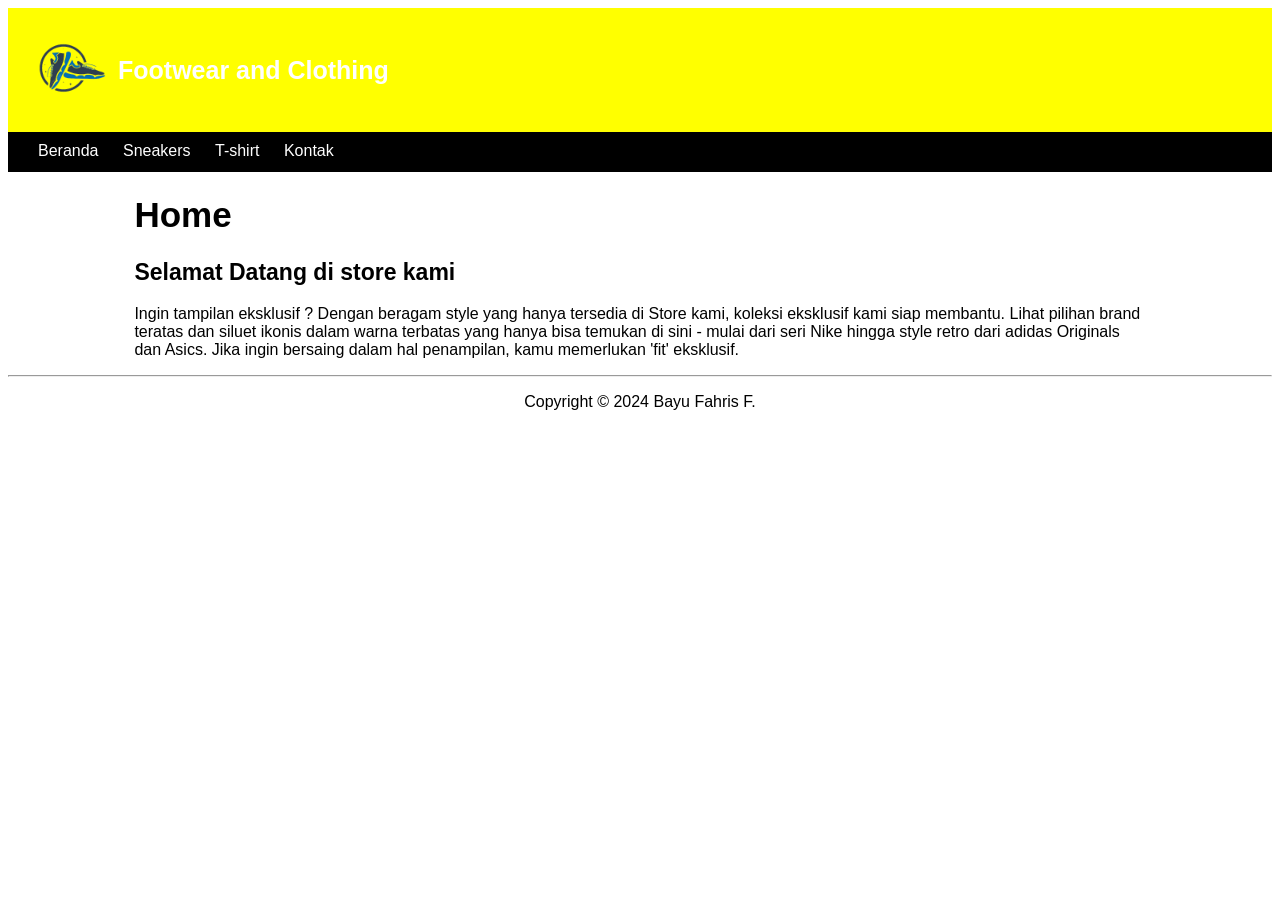
==== index.html @ 4b9af657 "Add files via upload" ====
<!DOCTYPE html>
<html lang="en">
<head>
    <title>Footwear and Clothing</title>
    <link rel="stylesheet" href="stylee.css">
</head>
<body>
    <div class="header">
        <div class="header-logo"> 
            <img src="images/logo_sneakers-removebg-preview.png" alt="">

        </div>
       
        <div class="header-title">
            <a href="index.html">Footwear and Clothing</a></div>
            

    </div>

    <ul class="nav">
        <li class="nav-item"><a href="index.html">Beranda</a></li>
        <li class="nav-item"><a href="sneakers.html">Sneakers</a></li>
        <li class="nav-item"><a href="t-shirt.html">T-shirt</a></li>
        <li class="nav-item"><a href="kontak.html">Kontak</a></li>

    </ul>
    
    <div class="konten">
        <h1>Home</h1>

        <h2>Selamat Datang di store kami</h2>

        <p>Ingin tampilan eksklusif ? Dengan beragam style yang hanya tersedia di Store kami, koleksi eksklusif kami siap membantu. 
            Lihat pilihan brand teratas dan siluet ikonis dalam warna terbatas yang hanya bisa temukan di sini - mulai dari seri Nike hingga style retro dari adidas Originals dan Asics. 
            Jika ingin bersaing dalam hal penampilan, kamu memerlukan 'fit' eksklusif.</p>

        
    </div>

    <hr>
    <footer style="text-align: center;">
        <p>Copyright &copy; 2024 Bayu Fahris F.</p>
    </footer>

</body>
</html>
---- stylee.css ----
*{
    font-family: Arial;
}

/* Header */

 .header{
    display: flex;
    background-color: yellow;
    padding: 10px;
 }

 .header-logo{
    margin-top:auto;
    margin-bottom:auto;
}
 
.header-logo img{
    height: 100px;
}

.header-title{
    margin-top:auto;
    margin-bottom:auto;
}

.header-title a{
    text-decoration:none;
    font-size: 25px;
    font-weight: bold;
    color: white;
}

/* nav bar*/

.nav{
    background-color: black;
    padding: 10px;
    margin-top: 0px;
}

.nav-item{
    display: inline-block;
    margin-left: 20px;
    height: 20px;
}

.nav-item a{
    color: white;
    text-decoration: none;
    font-family: Arial;
}

.nav-item a:hover{
    color: cadetblue;
}

/* konten */

.konten{
    width: 80%;
    margin: auto;
}

.konten h1{
    color: black;
    font-size: 35px;
}

.konten h2{
    font-size: 23px;
    color: black;
}

/* table */

.table{
    border-spacing: 5px;
}

.table-header{
    background-color: beige;
}

.table-header th{
    padding: 10px;
    text-align: left;
}

.table-konten {
    background-color: azure;
}

.table-sneakers{
    background-color: aliceblue;
}

.table-konten td{
    padding: 10px;
}

td>img{
    width: 150px;
}

.table-konten:hover{
    background-color: bisque;
}

/* form */

.form-group{
    margin-top: 20px;
    margin-bottom: 20px;
}

.form-group label{
    display: block;
    font-size: 15px;
    color: rgb(135, 135, 135);
}

.form-group input{
    display: block;
    margin-top: 10px;
    width: 60%;
}

.form-group textarea{
    display: block;
    margin-top: 10px;
    height: 200px;
    width: 60%;
}

.btn{
    width: 150px;
    height: 40px;
    font-size: 20px;
    font-weight: bold;
    color: aliceblue;
    background-color: black;
    border: 0px;
    border-radius: 20px;
    cursor: pointer;
}

.btn:hover{
    background-color: black;
}

.btn:active{
    background-color: bisque;
}
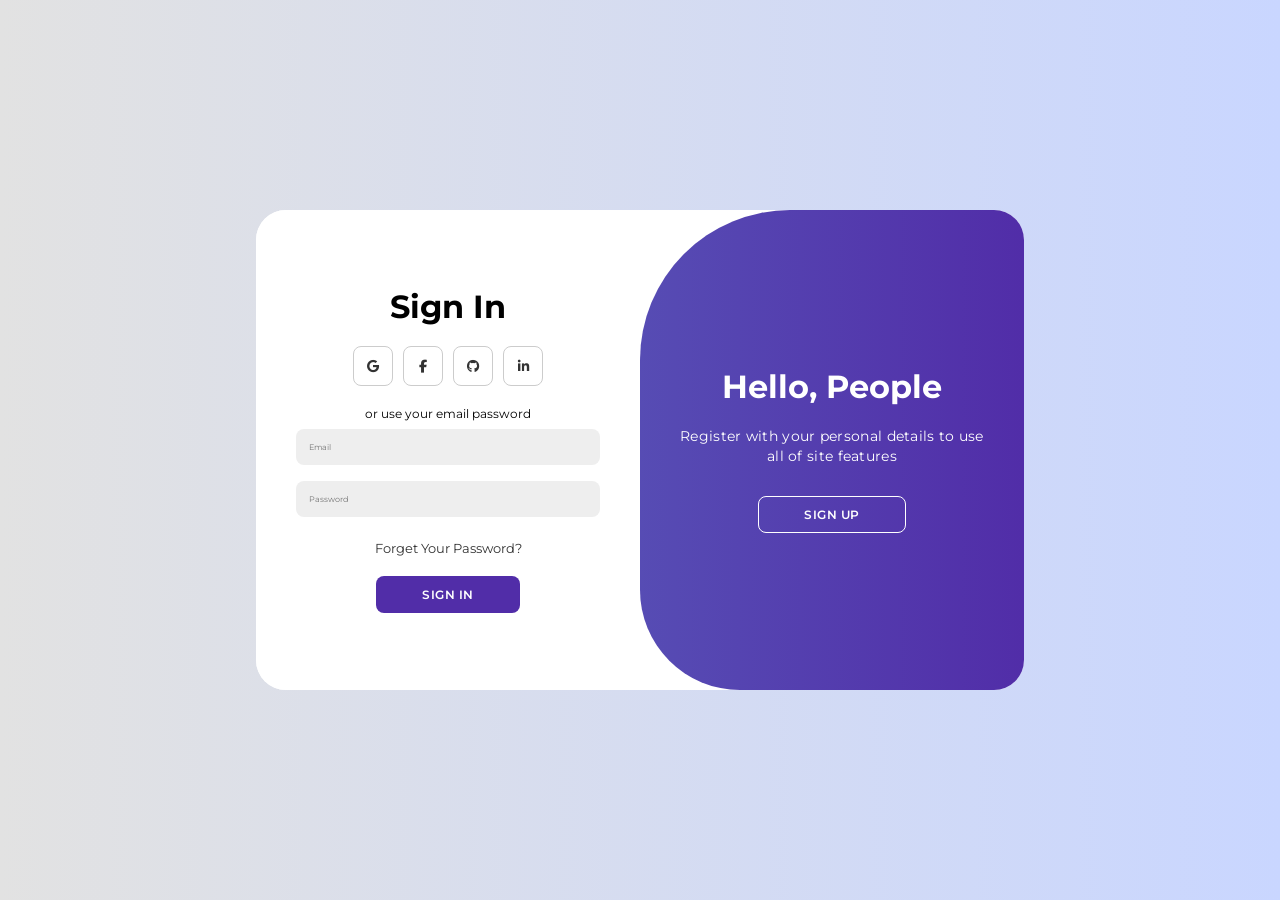
==== commit 12ce6ec7: "Add files via upload" ====
--- a/index.html
+++ b/index.html
@@ -1,46 +1,64 @@
 <!DOCTYPE html>
 <html lang="en">
 <head>
-    <title>Footwear and Clothing</title>
-    <link rel="stylesheet" href="stylee.css">
+    <meta charset="UTF-8">
+    <meta name="viewport" content="width=device-width, initial-scale=1.0">
+    <link rel="stylesheet" href="https://cdnjs.cloudflare.com/ajax/libs/font-awesome/6.4.2/css/all.min.css">
+    <link rel="stylesheet" href="style.css">
+    <title>Login | bayu</title>
 </head>
 <body>
-    <div class="header">
-        <div class="header-logo"> 
-            <img src="images/logo_sneakers-removebg-preview.png" alt="">
-
+    
+<div class="container" id="container">
+    <div class="form-container sign-up">
+        <form>
+            <h1>Create Account</h1>
+            <div class="social-icons">
+                <a href="#" class="icon"><i class="fa-brands fa-google"></i></a>
+                <a href="#" class="icon"><i class="fa-brands fa-facebook-f"></i></a>
+                <a href="#" class="icon"><i class="fa-brands fa-github"></i></a>
+                <a href="#" class="icon"><i class="fa-brands fa-linkedin-in"></i></a>
+            </div>
+            <span>or use your email for registeration</span>
+            <input type="text" placeholder="Name">
+            <input type="email" placeholder="Email">
+            <input type="password" placeholder="Password">
+            <button>Sign Up</button>
+        </form>
+    </div>
+    <div class="form-container sign-in">
+        <form>
+            <h1>Sign In</h1>
+            <div class="social-icons">
+                <a href="#" class="icon"><i class="fa-brands fa-google"></i></a>
+                <a href="#" class="icon"><i class="fa-brands fa-facebook-f"></i></a>
+                <a href="#" class="icon"><i class="fa-brands fa-github"></i></a>
+                <a href="#" class="icon"><i class="fa-brands fa-linkedin-in"></i></a>
+            </div>
+            <span>or use your email password</span>
+            <input type="email" placeholder="Email">
+            <input type="password" placeholder="Password">
+            <a href="#">Forget Your Password?</a>
+            <button>Sign In</button>
+        </form>
+    </div>
+    <div class="toggle-container">
+        <div class="toggle">
+            <div class="toggle-panel toggle-left">
+                <h1>Welcome Back!</h1>
+                <p>Enter your personal details to use all of site features</p>
+                <button class="hidden" id="login">Sign In</button>
+            </div>
+            <div class="toggle-panel toggle-right">
+                <h1>Hello, People</h1>
+                <p>Register with your personal details to use all of site features</p>
+                <button class="hidden" id="register">Sign Up</button>
+            </div>
         </div>
-       
-        <div class="header-title">
-            <a href="index.html">Footwear and Clothing</a></div>
-            
-
     </div>
-
-    <ul class="nav">
-        <li class="nav-item"><a href="index.html">Beranda</a></li>
-        <li class="nav-item"><a href="sneakers.html">Sneakers</a></li>
-        <li class="nav-item"><a href="t-shirt.html">T-shirt</a></li>
-        <li class="nav-item"><a href="kontak.html">Kontak</a></li>
-
-    </ul>
-    
-    <div class="konten">
-        <h1>Home</h1>
-
-        <h2>Selamat Datang di store kami</h2>
-
-        <p>Ingin tampilan eksklusif ? Dengan beragam style yang hanya tersedia di Store kami, koleksi eksklusif kami siap membantu. 
-            Lihat pilihan brand teratas dan siluet ikonis dalam warna terbatas yang hanya bisa temukan di sini - mulai dari seri Nike hingga style retro dari adidas Originals dan Asics. 
-            Jika ingin bersaing dalam hal penampilan, kamu memerlukan 'fit' eksklusif.</p>
-
-        
-    </div>
-
-    <hr>
-    <footer style="text-align: center;">
-        <p>Copyright &copy; 2024 Bayu Fahris F.</p>
-    </footer>
-
+</div>
+   
+   
+    <script src="script.js"></script>
 </body>
 </html>
--- a/style.css
+++ b/style.css
@@ -0,0 +1,210 @@
+@import url('https://fonts.googleapis.com/css2?family=Montserrat:ital,wght@0,100..900;1,100..900&display=swap');
+
+* {
+    margin: 0;
+    padding:0;
+    box-sizing: border-box;
+    font-family: 'montserrat', sans-serif;
+}
+
+body {
+    background-color: #c9d6ff;
+    background: linear-gradient(to right, #e2e2e2, #c9d6ff );
+    display: flex;
+    align-items: center;
+    justify-content: center;
+    flex-direction: column;
+    height: 100vh;
+}
+
+.container {
+    background-color: #fff;
+    border-radius: 30px;
+    box-sizing: 0 5px 15px rgba (0, 0, 0, 0.35);
+    position: relative;
+    overflow: hidden;
+    width: 768px;
+    max-width: 100%;
+    min-height: 480px;
+}
+
+.container p {
+    font-size: 14px;
+    line-height: 20px;
+    letter-spacing: 0.3px;
+    margin: 20px 0;
+}
+
+.container span {
+    font-size: 12px;
+}
+
+.container a {
+    color: #333;
+    font-size: 13px;
+    text-decoration: none;
+    margin: 15px 0 10px;
+}
+
+.container button {
+    background-color: #512da8;
+    color: #fff;
+    font-size: 12px;
+    padding: 10px 45px;
+    border: 1px solid transparent;
+    border-radius: 8px;
+    font-weight: 600;
+    letter-spacing: 0.5px;
+    text-transform: uppercase;
+    margin-top: 10px;
+    cursor: pointer;
+}
+
+.container button.hidden {
+    background-color: transparent;
+    border-color: #fff;
+}
+
+.container form {
+    background-color: #fff;
+    display: flex;
+    align-items: center;
+    justify-content: center;
+    flex-direction: column;
+    padding: 0 40px;
+    height: 100%;
+}
+
+.container input{
+    background-color: #eee;
+    border: none;
+    margin: 8px 0;
+    padding: 13px;
+    font-size: 8px;
+    border-radius: 8px;
+    width: 100%;
+    outline: none;
+}
+
+.form-container {
+    position: absolute;
+    top: 0;
+    height: 100%;
+    transition: all 0.6s ease-in-out;
+}
+
+.sign-in {
+    left: 0;
+    width: 50%;
+    z-index: 2;
+}
+
+.container.active .sign-in {
+    transform: translateX(100%);
+}
+
+.sign-up {
+    left: 0;
+    width: 50%;
+    opacity: 0;
+    z-index: 1;
+}
+
+.container.container.active .sign-up {
+    transform: translateX(100%);
+    opacity: 1;
+    z-index: 5;
+    animation: move 0.6s;
+}
+
+@keyframes move {
+    0%, 49.99% {
+        opacity: 0;
+        z-index: 1;
+    }
+    50%, 100%{
+        opacity: 1;
+        z-index: 5;
+    }
+}
+
+.social-icons {
+    margin: 20px 0;
+}
+
+.social-icons a {
+    border: 1px solid #ccc;
+    border-radius: 20%;
+    display: inline-flex;
+    justify-content: center;
+    align-items: center;
+    margin: 0 3px;
+    width: 40px;
+    height: 40px;
+}
+
+.toggle-container {
+    position: absolute;
+    top: 0;
+    left: 50%;
+    width: 50%;
+    height: 100%;
+    overflow: hidden;
+    transition: all 0.6s ease-in-out;
+    border-radius: 150px 0 0 100px;
+    z-index: 1000;
+}
+
+.container.active .toggle-container {
+    transform: translateX(-100%);
+    border-radius: 0 150px 100px 0;
+}
+
+.toggle {
+    background-color: #512da8;
+    height: 100%;
+    background:linear-gradient(to right, #5c6bc0,#512da8);
+    color: #fff;
+    position: relative;
+    left: -100%;
+    height: 100%;
+    width: 200%;
+    transform: translateX(0);
+    transition: all 0.6ss ease-in-out;
+}
+
+.container.active .toggle {
+    transform: translateX(50%);
+}
+
+.toggle-panel {
+    position: absolute;
+    width: 50%;
+    height: 100%;
+    display: flex;
+    align-items: center;
+    justify-content: center;
+    flex-direction: column;
+    padding: 0 30px;
+    text-align: center;
+    top: 0;
+    transform: translateX(0);
+    transition: all 0.6s ease-in-out;
+}
+
+.toggle-left {
+    transform: translateX(-200%);
+}
+
+.container.active .toggle-left {
+    transform: translateX(0);
+}
+
+.toggle-right {
+    right: 0;
+    transform: translateX(0);
+}
+
+.container.active .toggle-right{
+    transform: translateX(200%);
+}
